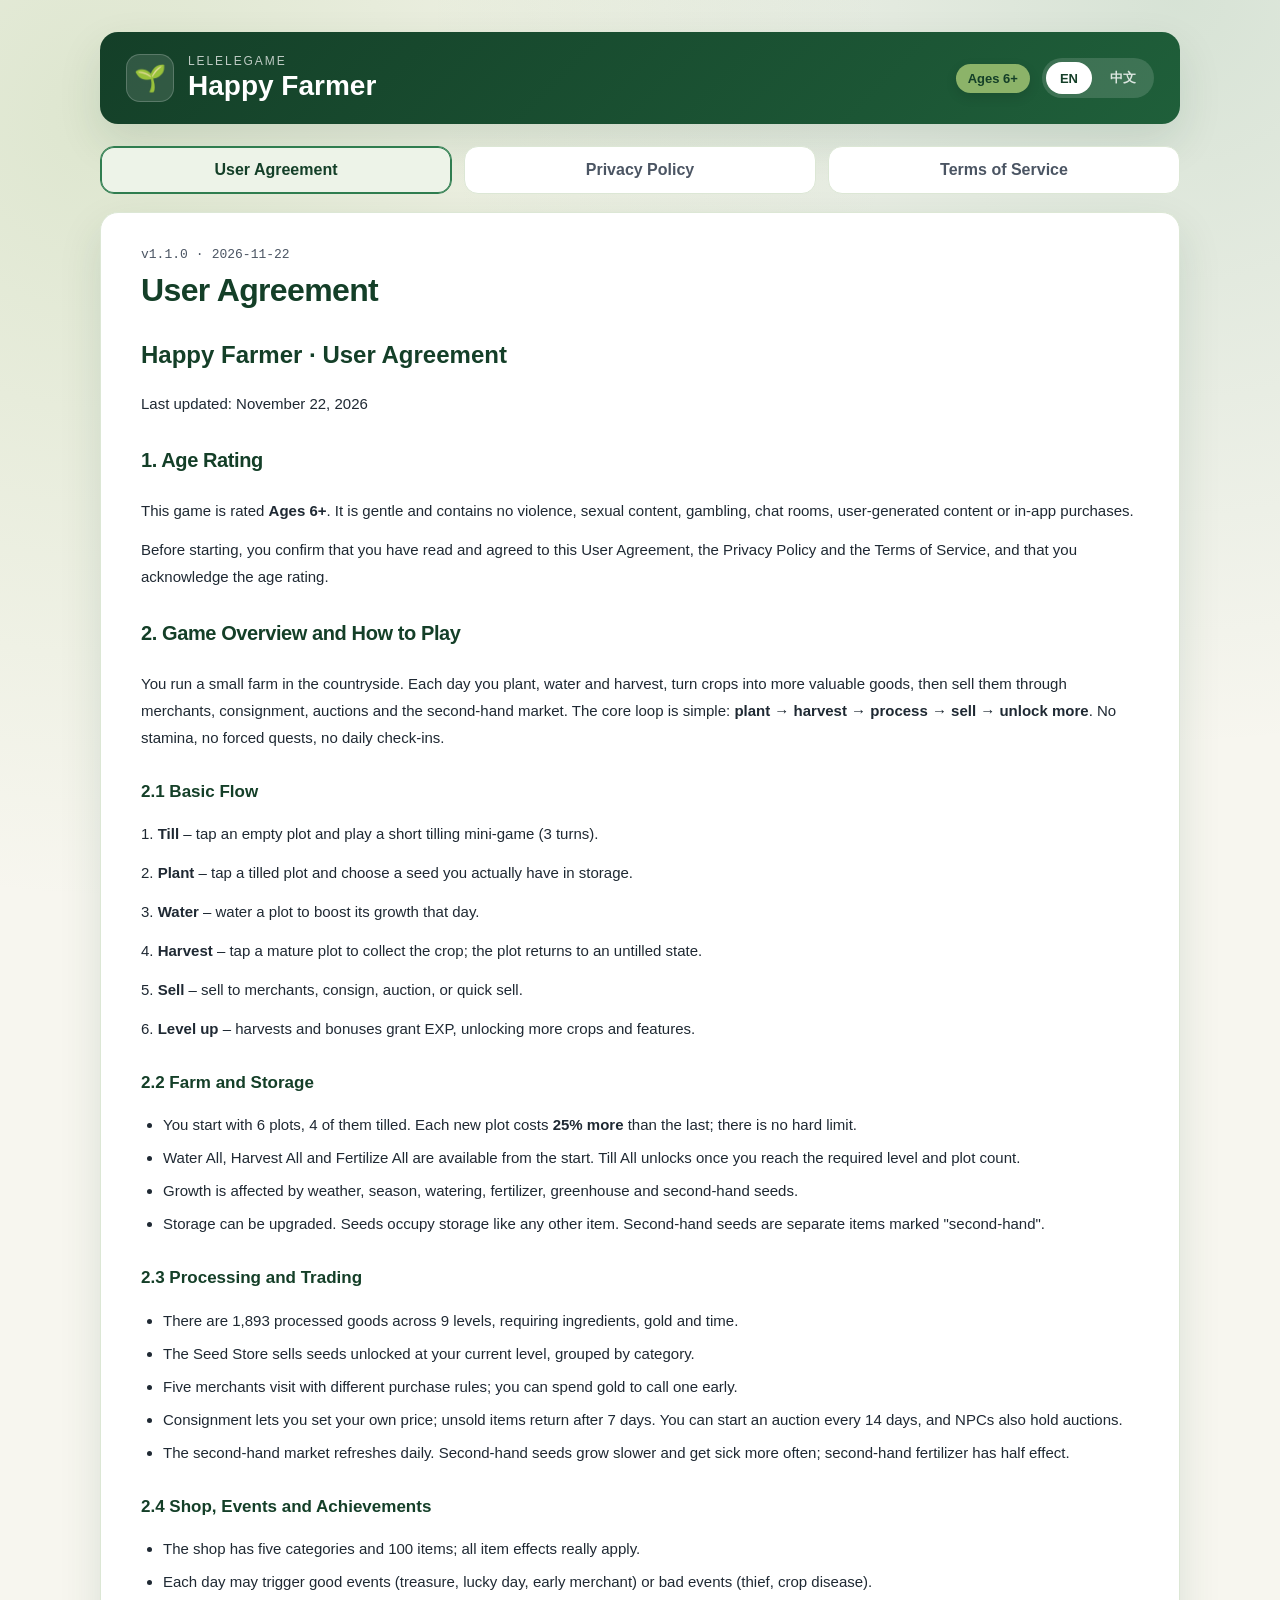
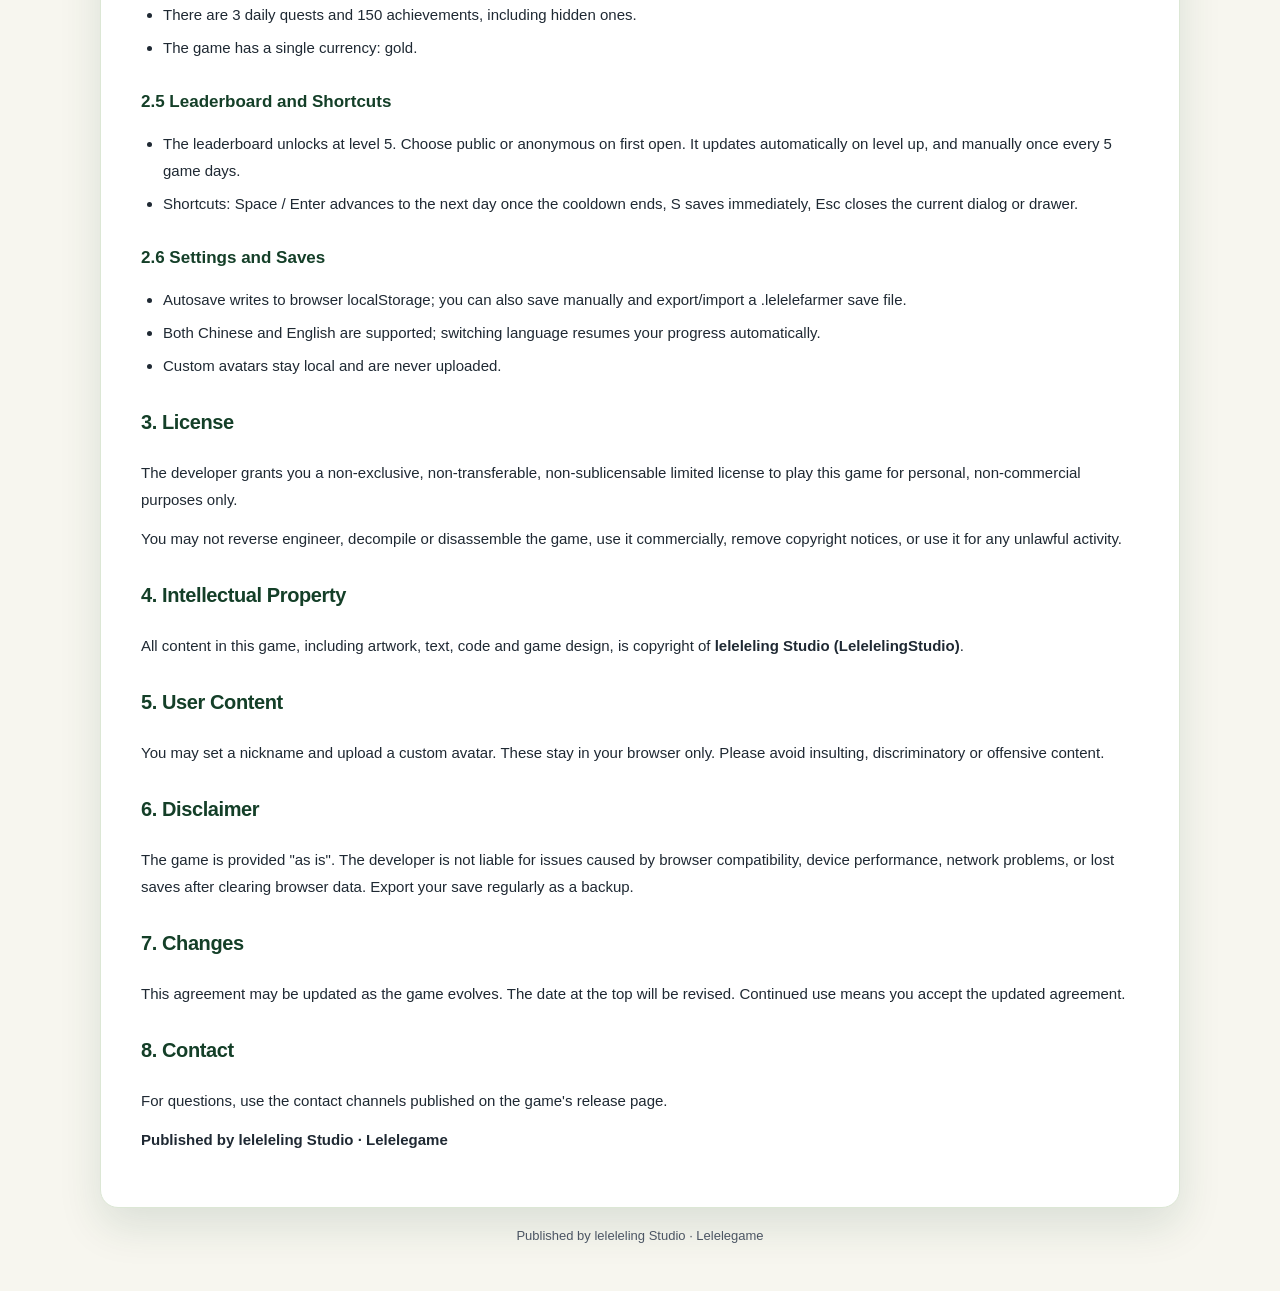
==== legal.html @ fb09682d "first commit" ====
<!DOCTYPE html>
<html lang="en">
<head>
    <meta charset="UTF-8">
    <meta name="viewport" content="width=device-width, initial-scale=1.0, viewport-fit=cover">
    <meta name="description" content="Legal documents for Happy Farmer">
    <title>Legal Documents · Happy Farmer</title>
    <link rel="icon" href="data:image/svg+xml,%3Csvg xmlns='http://www.w3.org/2000/svg' viewBox='0 0 100 100'%3E%3Ctext y='.9em' font-size='90'%3E%F0%9F%8C%B1%3C/text%3E%3C/svg%3E">
    <link rel="stylesheet" href="css/legal.css?v=1.1.0">
</head>
<body>
<div class="legal-page">
    <header class="legal-header">
        <div class="brand">
            <span class="brand-mark" aria-hidden="true">🌱</span>
            <div>
                <p class="brand-kicker">Lelelegame</p>
                <h1 id="brand-title">Happy Farmer</h1>
            </div>
        </div>
        <div class="legal-header-actions">
            <span class="age-badge" id="age-badge">Ages 6+</span>
            <div class="lang-switch" role="group" aria-label="Language">
                <button type="button" id="lang-en" class="lang-btn">EN</button>
                <button type="button" id="lang-zh" class="lang-btn">中文</button>
            </div>
        </div>
    </header>

    <nav class="legal-nav" aria-label="Legal documents">
        <a href="legal.html?doc=1" data-doc="1" class="legal-nav-link">User Agreement</a>
        <a href="legal.html?doc=2" data-doc="2" class="legal-nav-link">Privacy Policy</a>
        <a href="legal.html?doc=3" data-doc="3" class="legal-nav-link">Terms of Service</a>
    </nav>

    <main class="legal-main">
        <article class="doc-card" aria-labelledby="doc-title">
            <div class="doc-meta">
                <span id="doc-version">v1.1.0</span>
                <span class="dot" aria-hidden="true">·</span>
                <span id="doc-updated">2026-11-22</span>
            </div>
            <h2 id="doc-title">User Agreement</h2>
            <div id="doc-content" class="doc-content"></div>
        </article>
    </main>

    <footer class="legal-footer">
        <span id="footer-publisher">Published by leleleling Studio · Lelelegame</span>
    </footer>
</div>

<script src="langdata/constants.js?v=1.1.0"></script>
<script src="langdata/ch/ui-ch.js?v=1.1.0"></script>
<script src="langdata/en/ui-en.js?v=1.1.0"></script>
<script src="langdata/ch/messages-ch.js?v=1.1.0"></script>
<script src="langdata/en/messages-en.js?v=1.1.0"></script>
<script src="langdata/ch/documents-ch.js?v=1.1.0"></script>
<script src="langdata/en/documents-en.js?v=1.1.0"></script>
<script src="js/ui/settingsUI.js?v=1.1.0"></script>
<script>
(function () {
    const DOC_KEYS = Object.freeze({ 1: 'eula', 2: 'privacy', 3: 'terms' });
    const params = new URLSearchParams(window.location.search);
    const rawDoc = params.get('doc');
    const docId = Object.prototype.hasOwnProperty.call(DOC_KEYS, rawDoc) ? rawDoc : '1';
    const lang = params.get('lang') === 'zh' ? 'zh' : 'en';

    const packs = { zh: DOCUMENTS_CH, en: DOCUMENTS_EN };
    const uiPacks = { zh: LANG_CH, en: LANG_EN };

    function tr(path, fallback) {
        const pack = uiPacks[lang] || {};
        const value = String(path).split('.').reduce((obj, key) => (obj && obj[key] !== undefined ? obj[key] : undefined), pack);
        return typeof value === 'string' && value ? value : fallback;
    }

    function setLang(next) {
        const url = new URL(window.location.href);
        url.searchParams.set('doc', docId);
        url.searchParams.set('lang', next);
        window.location.href = url.toString();
    }

    function render() {
        document.documentElement.lang = lang === 'zh' ? 'zh-CN' : 'en';
        const pack = packs[lang] || packs.en;
        const key = DOC_KEYS[docId];
        const doc = pack && pack[key];

        document.getElementById('brand-title').textContent = tr('app.title', lang === 'zh' ? '爱种地的农民' : 'Happy Farmer');
        document.getElementById('age-badge').textContent = lang === 'zh' ? '适龄 6+' : 'Ages 6+';
        document.getElementById('footer-publisher').textContent = lang === 'zh'
            ? '出品：了了了岭工作室 · 了了了游'
            : 'Published by leleleling Studio · Lelelegame';

        document.querySelectorAll('.legal-nav-link').forEach((link) => {
            const id = link.dataset.doc;
            const labelKey = id === '1' ? 'legal.eula' : (id === '2' ? 'legal.privacy' : 'legal.terms');
            link.textContent = tr(labelKey, link.textContent);
            link.href = 'legal.html?doc=' + id + '&lang=' + lang;
            if (id === docId) {
                link.classList.add('active');
                link.setAttribute('aria-current', 'page');
            } else {
                link.classList.remove('active');
                link.removeAttribute('aria-current');
            }
        });

        const btnEn = document.getElementById('lang-en');
        const btnZh = document.getElementById('lang-zh');
        btnEn.classList.toggle('active', lang === 'en');
        btnZh.classList.toggle('active', lang === 'zh');
        btnEn.setAttribute('aria-pressed', lang === 'en' ? 'true' : 'false');
        btnZh.setAttribute('aria-pressed', lang === 'zh' ? 'true' : 'false');

        const titleEl = document.getElementById('doc-title');
        const contentEl = document.getElementById('doc-content');
        const versionEl = document.getElementById('doc-version');
        const updatedEl = document.getElementById('doc-updated');

        if (!doc) {
            titleEl.textContent = tr('legal.docNotFound', 'Document unavailable');
            contentEl.textContent = '';
            document.title = titleEl.textContent + ' · Happy Farmer';
            return;
        }

        titleEl.textContent = doc.title;
        versionEl.textContent = 'v' + (doc.version || '1.1.0');
        updatedEl.textContent = doc.updated || '2026-11-22';
        contentEl.innerHTML = (typeof markdownToHtml === 'function')
            ? markdownToHtml(doc.content)
            : '<pre>' + String(doc.content).replace(/&/g, '&amp;').replace(/</g, '&lt;') + '</pre>';
        document.title = doc.title + ' · Happy Farmer';
    }

    document.getElementById('lang-en').addEventListener('click', () => setLang('en'));
    document.getElementById('lang-zh').addEventListener('click', () => setLang('zh'));
    render();
})();
</script>
</body>
</html>
---- css/legal.css ----
/* ============================================================
   legal.css  —  独立法律文档页面样式
   版本：v1.1.0
   ============================================================ */

:root {
    --farm-green-900: #143f28;
    --farm-green-700: #1f5f3a;
    --farm-green-600: #2f7d4f;
    --farm-green-300: #8cb369;
    --farm-cream: #f7f6ef;
    --farm-white: #ffffff;
    --farm-mint: #edf3e8;
    --farm-ink: #1f2933;
    --farm-muted: #4b5563;
    --farm-line: #dce7d5;
    --farm-shadow: 0 18px 44px rgba(20, 63, 40, 0.12);
    --farm-radius: 18px;
}

* { box-sizing: border-box; }

html {
    background: var(--farm-cream);
    color: var(--farm-ink);
    font-family: "Noto Sans", -apple-system, BlinkMacSystemFont, "Segoe UI", "PingFang SC", "Microsoft YaHei", sans-serif;
    scroll-behavior: smooth;
}

body {
    margin: 0;
    min-height: 100vh;
    background:
        radial-gradient(circle at 8% 4%, rgba(140, 179, 105, 0.24), transparent 26%),
        radial-gradient(circle at 92% 0%, rgba(47, 125, 79, 0.16), transparent 24%),
        var(--farm-cream);
}

.legal-page {
    width: min(1080px, calc(100% - 32px));
    margin: 0 auto;
    padding: 32px 0 48px;
}

.legal-header {
    display: flex;
    align-items: center;
    justify-content: space-between;
    gap: 20px;
    padding: 22px 26px;
    border-radius: var(--farm-radius);
    background: linear-gradient(135deg, var(--farm-green-900), var(--farm-green-700));
    color: var(--farm-white);
    box-shadow: var(--farm-shadow);
}

.brand {
    display: flex;
    align-items: center;
    gap: 14px;
}

.brand-mark {
    display: grid;
    place-items: center;
    width: 48px;
    height: 48px;
    border-radius: 14px;
    font-size: 26px;
    background: rgba(255, 255, 255, 0.12);
    border: 1px solid rgba(255, 255, 255, 0.2);
}

.brand-kicker {
    margin: 0 0 2px;
    font-size: 12px;
    letter-spacing: 0.16em;
    text-transform: uppercase;
    opacity: 0.72;
}

.brand h1 {
    margin: 0;
    font-size: 28px;
    line-height: 1.15;
    font-weight: 700;
}

.legal-header-actions {
    display: flex;
    align-items: center;
    gap: 12px;
    flex-wrap: wrap;
    justify-content: flex-end;
}

.age-badge {
    padding: 7px 12px;
    border-radius: 999px;
    font-size: 13px;
    font-weight: 700;
    background: var(--farm-green-300);
    color: var(--farm-green-900);
    box-shadow: 0 4px 12px rgba(0, 0, 0, 0.12);
}

.lang-switch {
    display: inline-flex;
    gap: 4px;
    padding: 4px;
    border-radius: 999px;
    background: rgba(255, 255, 255, 0.14);
}

.lang-btn {
    border: 0;
    border-radius: 999px;
    padding: 7px 14px;
    font: inherit;
    font-size: 13px;
    font-weight: 700;
    color: rgba(255, 255, 255, 0.82);
    background: transparent;
    cursor: pointer;
    transition: background 180ms ease, color 180ms ease, transform 180ms ease;
}

.lang-btn:hover { transform: translateY(-1px); }

.lang-btn.active {
    background: var(--farm-white);
    color: var(--farm-green-900);
}

.legal-nav {
    display: grid;
    grid-template-columns: repeat(3, 1fr);
    gap: 12px;
    margin: 22px 0 18px;
}

.legal-nav-link {
    display: block;
    padding: 14px 16px;
    border-radius: 14px;
    background: var(--farm-white);
    border: 1px solid var(--farm-line);
    color: var(--farm-muted);
    font-weight: 600;
    text-decoration: none;
    text-align: center;
    transition: transform 180ms ease, box-shadow 180ms ease, border-color 180ms ease, color 180ms ease;
}

.legal-nav-link:hover {
    transform: translateY(-2px);
    box-shadow: 0 10px 24px rgba(20, 63, 40, 0.1);
    color: var(--farm-green-700);
}

.legal-nav-link.active {
    border-color: var(--farm-green-600);
    background: var(--farm-mint);
    color: var(--farm-green-900);
    box-shadow: inset 0 0 0 1px var(--farm-green-600);
}

.legal-main {
    min-height: 420px;
}

.doc-card {
    background: var(--farm-white);
    border-radius: var(--farm-radius);
    padding: 34px 40px 42px;
    box-shadow: var(--farm-shadow);
    border: 1px solid var(--farm-line);
}

.doc-meta {
    display: flex;
    align-items: center;
    gap: 8px;
    font-size: 13px;
    color: var(--farm-muted);
    font-family: ui-monospace, SFMono-Regular, Menlo, monospace;
}

.doc-card h2 {
    margin: 10px 0 24px;
    font-size: 32px;
    color: var(--farm-green-900);
    letter-spacing: -0.02em;
}

.doc-content {
    font-size: 15px;
    line-height: 1.8;
    color: var(--farm-ink);
}

.doc-content h1,
.doc-content h2,
.doc-content h3 {
    color: var(--farm-green-900);
    line-height: 1.3;
    margin-top: 30px;
}

.doc-content h1 { font-size: 24px; }
.doc-content h2 { font-size: 20px; }
.doc-content h3 { font-size: 17px; }

.doc-content p { margin: 12px 0; }

.doc-content ul,
.doc-content ol {
    padding-left: 22px;
    margin: 12px 0;
}

.doc-content li { margin: 6px 0; }

.doc-content strong { color: var(--farm-green-700); }

.doc-content code {
    background: var(--farm-mint);
    border-radius: 6px;
    padding: 2px 6px;
    font-size: 0.94em;
}

.doc-content hr {
    border: 0;
    border-top: 1px solid var(--farm-line);
    margin: 28px 0;
}

.doc-table {
    width: 100%;
    border-collapse: collapse;
    margin: 18px 0;
    font-size: 14px;
}

.doc-table th,
.doc-table td {
    border: 1px solid var(--farm-line);
    padding: 10px 12px;
    text-align: left;
    vertical-align: top;
}

.doc-table th {
    background: var(--farm-mint);
    color: var(--farm-green-900);
}

.legal-footer {
    margin-top: 20px;
    text-align: center;
    color: var(--farm-muted);
    font-size: 13px;
}

a:focus-visible,
button:focus-visible {
    outline: 3px solid var(--farm-green-300);
    outline-offset: 3px;
}

@media (max-width: 720px) {
    .legal-page { width: min(100% - 20px, 1080px); padding-top: 16px; }
    .legal-header { flex-direction: column; align-items: flex-start; padding: 18px; }
    .legal-header-actions { justify-content: flex-start; }
    .legal-nav { grid-template-columns: 1fr; gap: 8px; }
    .doc-card { padding: 24px 20px 30px; }
    .doc-card h2 { font-size: 26px; }
    .doc-content { font-size: 14px; }
}
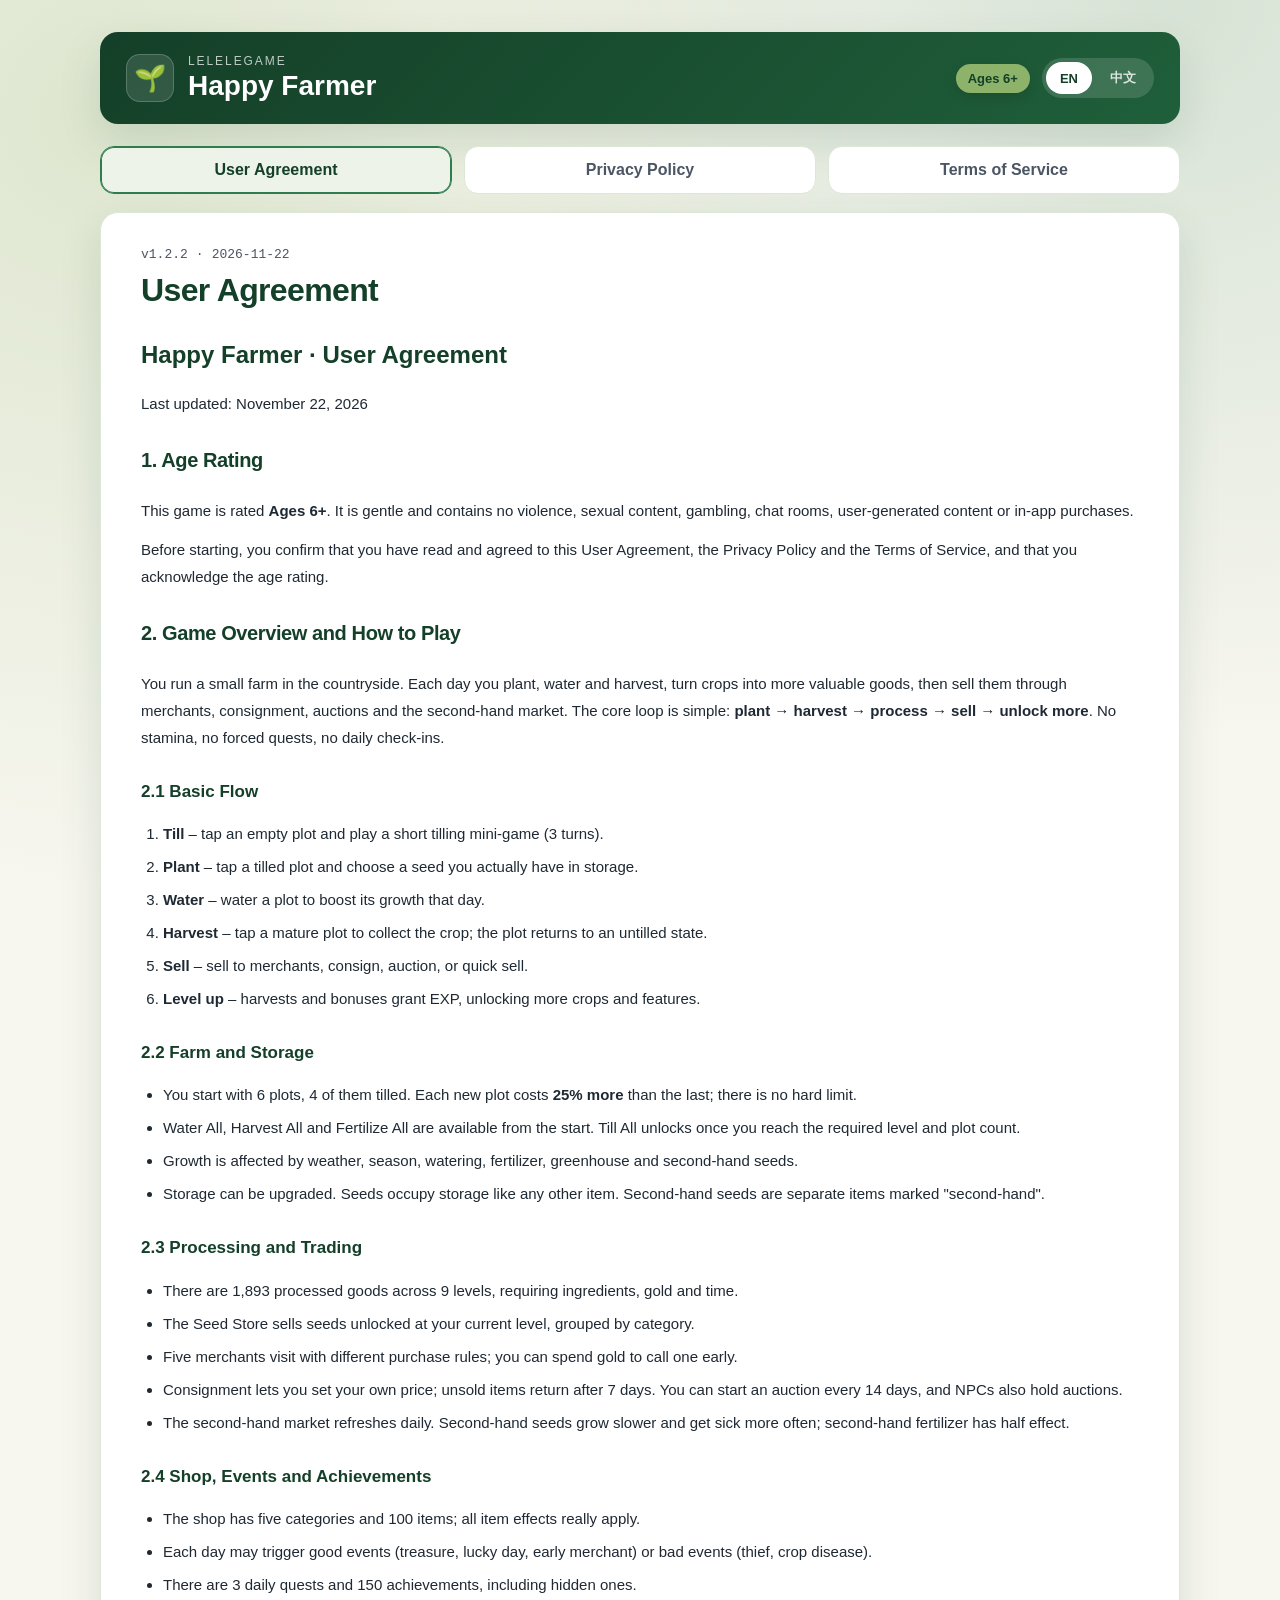
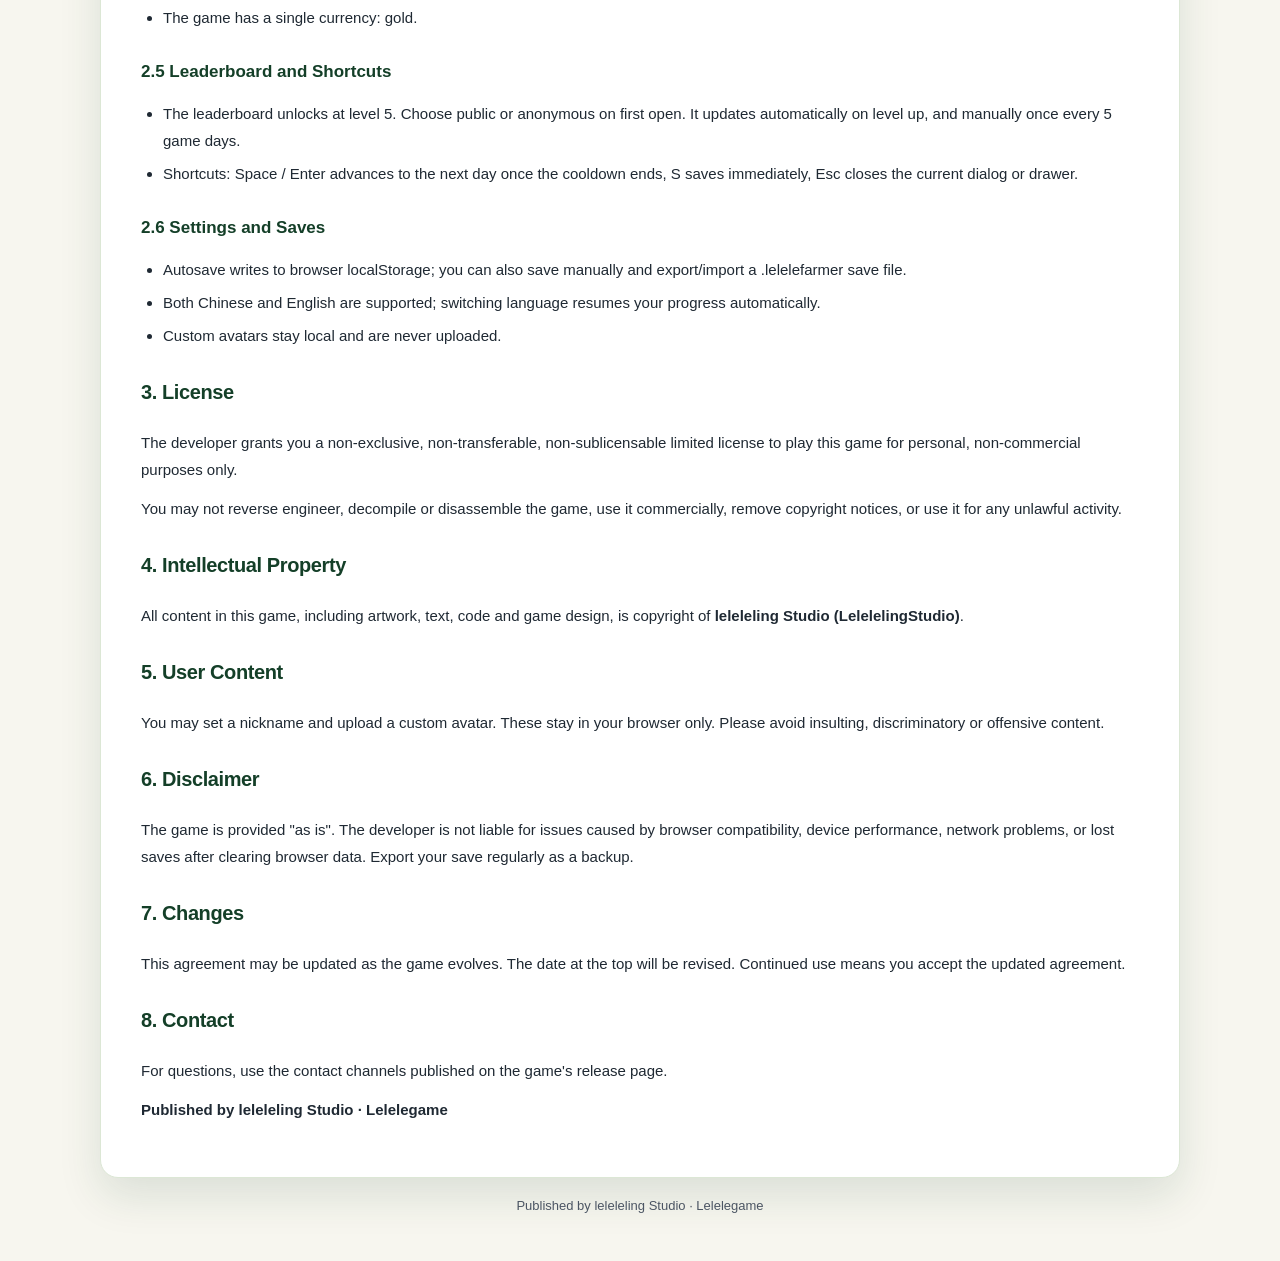
==== commit 158b7248: "perf(load): release on critical path only; avatars to WebP 256 Why the game became slow to load: - l" ====
--- a/legal.html
+++ b/legal.html
@@ -6,7 +6,7 @@
     <meta name="description" content="Legal documents for Happy Farmer">
     <title>Legal Documents · Happy Farmer</title>
     <link rel="icon" href="data:image/svg+xml,%3Csvg xmlns='http://www.w3.org/2000/svg' viewBox='0 0 100 100'%3E%3Ctext y='.9em' font-size='90'%3E%F0%9F%8C%B1%3C/text%3E%3C/svg%3E">
-    <link rel="stylesheet" href="css/legal.css?v=1.1.0">
+    <link rel="stylesheet" href="css/legal.css?v=1.2.2">
 </head>
 <body>
 <div class="legal-page">
@@ -50,14 +50,14 @@
     </footer>
 </div>
 
-<script src="langdata/constants.js?v=1.1.0"></script>
-<script src="langdata/ch/ui-ch.js?v=1.1.0"></script>
-<script src="langdata/en/ui-en.js?v=1.1.0"></script>
-<script src="langdata/ch/messages-ch.js?v=1.1.0"></script>
-<script src="langdata/en/messages-en.js?v=1.1.0"></script>
-<script src="langdata/ch/documents-ch.js?v=1.1.0"></script>
-<script src="langdata/en/documents-en.js?v=1.1.0"></script>
-<script src="js/ui/settingsUI.js?v=1.1.0"></script>
+<script src="langdata/constants.js?v=1.2.2"></script>
+<script src="langdata/ch/ui-ch.js?v=1.2.2"></script>
+<script src="langdata/en/ui-en.js?v=1.2.2"></script>
+<script src="langdata/ch/messages-ch.js?v=1.2.2"></script>
+<script src="langdata/en/messages-en.js?v=1.2.2"></script>
+<script src="langdata/ch/documents-ch.js?v=1.2.2"></script>
+<script src="langdata/en/documents-en.js?v=1.2.2"></script>
+<script src="js/ui/settingsUI.js?v=1.2.2"></script>
 <script>
 (function () {
     const DOC_KEYS = Object.freeze({ 1: 'eula', 2: 'privacy', 3: 'terms' });
